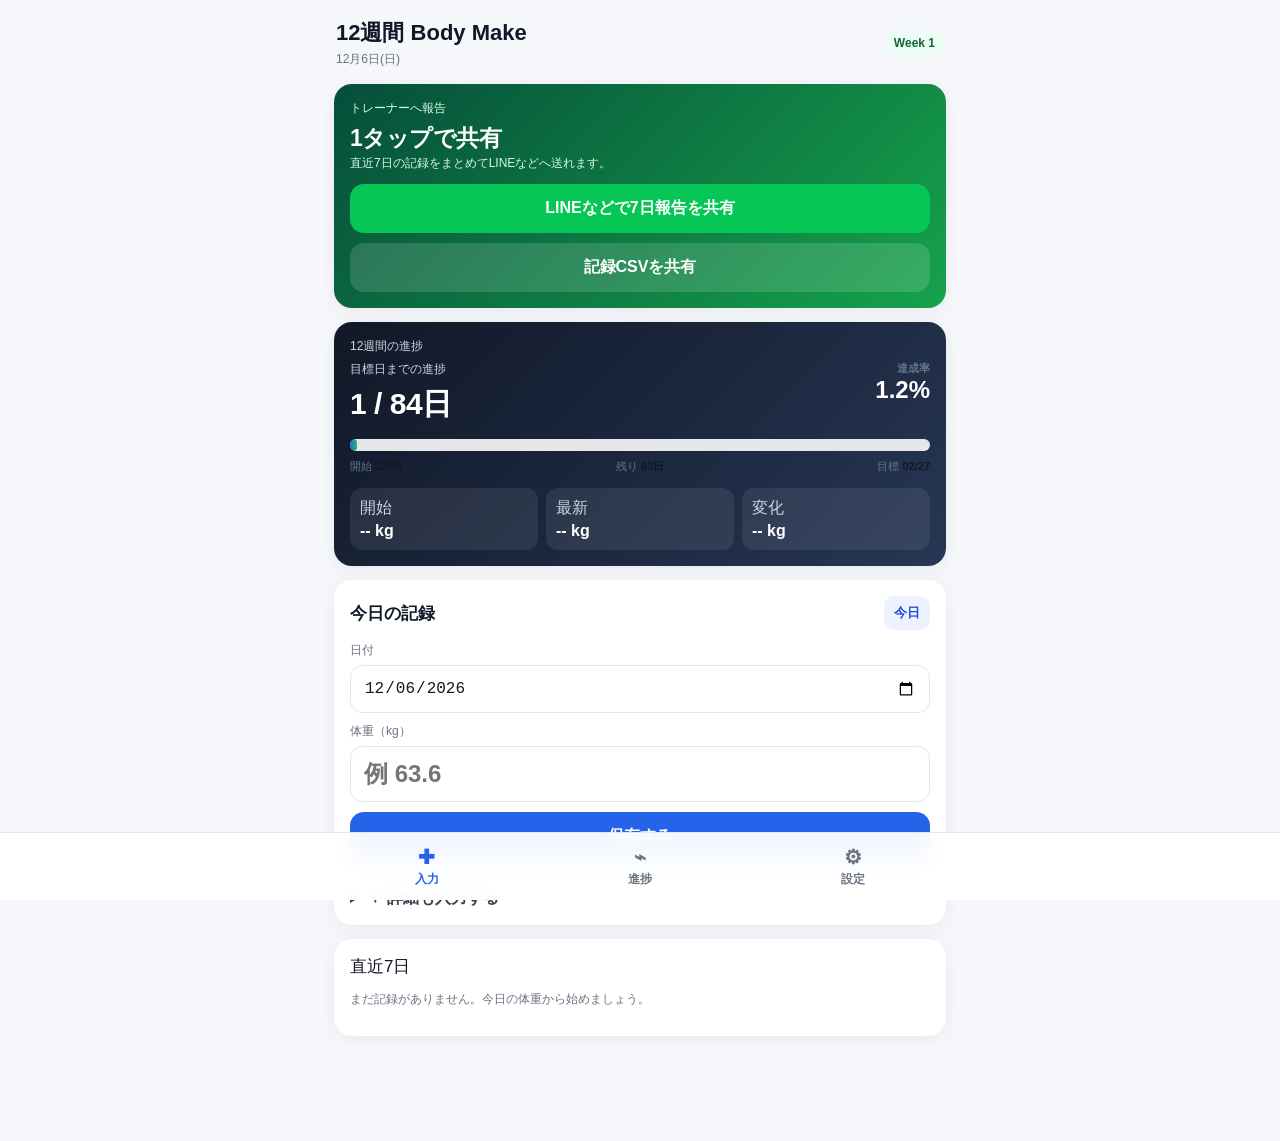
==== index.html @ 38184b2b "Import production and fix goal-date progress UI" ====
<!doctype html>
<html lang="ja">
<head>
<meta charset="utf-8">
<meta name="viewport" content="width=device-width,initial-scale=1,viewport-fit=cover">
<meta name="theme-color" content="#111827">
<meta name="description" content="12週間の体重・食事・活動・睡眠・トレーニングを簡単に記録し、トレーナーへ共有できるボディメイク管理アプリ。">
<meta name="apple-mobile-web-app-capable" content="yes">
<meta name="apple-mobile-web-app-status-bar-style" content="default">
<meta name="apple-mobile-web-app-title" content="BodyMake 12">
<meta name="format-detection" content="telephone=no">
<link rel="manifest" href="manifest.webmanifest">
<link rel="apple-touch-icon" href="icon-192.png">
<title>BodyMake 12｜12週間ボディメイク管理</title>
<link rel="stylesheet" href="app.css">
</head>
<body>
<div class="app">
  <div class="top">
    <div><h1>12週間 Body Make</h1><div class="sub" id="todayText"></div></div>
    <span class="pill" id="weekPill">Week 1</span>
  </div>
  <div id="storageWarning" class="warningBanner" role="alert">このブラウザでは端末内保存が利用できません。入力内容は画面を閉じると失われる可能性があります。</div>

  <section id="pageInput">
    <div class="card shareHero">
      <div class="label">トレーナーへ報告</div>
      <div class="big" style="font-size:23px">1タップで共有</div>
      <div class="notice">直近7日の記録をまとめてLINEなどへ送れます。</div>
      <div class="shareActions">
        <button type="button" class="btn lineBtn" onclick="shareWeeklySummary()">LINEなどで7日報告を共有</button>
        <button type="button" class="btn" style="background:rgba(255,255,255,.14);color:white" onclick="shareCSVFile()">記録CSVを共有</button>
      </div>
    </div>

    <div class="card hero">
      <div class="label">12週間の進捗</div>
      <div class="progressTopRow"><div><div class="label">目標日までの進捗</div><div class="big"><span id="daysDone">0</span> / <span id="totalDays">84</span>日</div></div><div class="progressPercentBox"><span>達成率</span><b id="progressPercent">0%</b></div></div><div class="progressTrack" aria-label="目標日までの進捗"><div id="progressBar" class="progressFill" style="width:0%"></div></div><div class="progressMeta"><span>開始 <b id="progressStartDate">--/--</b></span><span>残り <b id="remainingDays">--日</b></span><span>目標 <b id="progressGoalDate">--/--</b></span></div>
      <div class="kpis">
        <div class="kpi"><span class="muted">開始</span><b id="startW">-- kg</b></div>
        <div class="kpi"><span class="muted">最新</span><b id="latestW">-- kg</b></div>
        <div class="kpi"><span class="muted">変化</span><b id="changeW">-- kg</b></div>
      </div>
    </div>

    <div class="card">
      <div class="quickTitle"><h2>今日の記録</h2><button type="button" class="smallBtn" onclick="setToday()">今日</button></div>
      <div class="label">日付</div><input type="date" id="date"><div class="space"></div>
      <div class="label">体重（kg）</div><input type="number" id="weight" inputmode="decimal" step="0.1" min="20" max="300" placeholder="例 63.6"><div class="space"></div>
      <button type="button" class="btn primary" onclick="saveRecord()">保存する</button>
      <details>
        <summary>＋ 詳細も入力する</summary><div class="space"></div>
        <div class="grid2"><div><div class="label">体脂肪率 %</div><input type="number" id="bodyfat" step="0.1" min="1" max="70" inputmode="decimal"></div><div><div class="label">摂取 kcal</div><input type="number" id="kcal" min="0" max="10000" inputmode="numeric"></div></div>
        <div class="space"></div>
        <div class="grid3"><div><div class="label">P g</div><input type="number" id="protein" min="0" max="500" inputmode="numeric"></div><div><div class="label">F g</div><input type="number" id="fat" min="0" max="300" inputmode="numeric"></div><div><div class="label">C g</div><input type="number" id="carbs" min="0" max="1000" inputmode="numeric"></div></div>
        <div class="space"></div>
        <div class="grid2"><div><div class="label">歩数</div><input type="number" id="steps" min="0" max="100000" inputmode="numeric"></div><div><div class="label">有酸素 分</div><input type="number" id="cardio" min="0" max="1440" inputmode="numeric"></div></div>
        <div class="space"></div>
        <div class="grid2"><div><div class="label">睡眠 h</div><input type="number" id="sleep" step="0.1" min="0" max="24" inputmode="decimal"></div><div><div class="label">水分 L</div><input type="number" id="water" step="0.1" min="0" max="20" inputmode="decimal"></div></div>
        <div class="space"></div>
        <div class="grid2">
          <div><div class="label">筋トレ（複数選択可）</div><div class="trainingGrid" id="trainingGroup"><label class="trainingChip"><input type="checkbox" value="胸"><span>胸</span></label><label class="trainingChip"><input type="checkbox" value="背中"><span>背中</span></label><label class="trainingChip"><input type="checkbox" value="肩"><span>肩</span></label><label class="trainingChip"><input type="checkbox" value="脚"><span>脚</span></label><label class="trainingChip"><input type="checkbox" value="腕"><span>腕</span></label><label class="trainingChip"><input type="checkbox" value="腹"><span>腹</span></label><label class="trainingChip"><input type="checkbox" value="休み"><span>休み</span></label><label class="trainingChip"><input type="checkbox" value="その他"><span>その他</span></label></div></div>
          <div><div class="label">調子</div><select id="condition"><option value="">未選択</option><option value="5">5 とても良い</option><option value="4">4 良い</option><option value="3">3 普通</option><option value="2">2 悪い</option><option value="1">1 とても悪い</option></select></div>
        </div>
        <div class="space"></div><div class="label">メモ</div><textarea id="memo" placeholder="トレーニング、食事、疲労など"></textarea>
      </details>
    </div>
    <div class="card"><div class="sectionTitle">直近7日</div><div id="recent"></div></div>
  </section>

  <section id="pageProgress" class="hidden">
    <div class="card"><div class="sectionTitle">目標ペース</div><div class="targetBox"><div class="targetGrid"><div class="targetMetric"><div class="label">残り</div><b id="targetDays">--日</b></div><div class="targetMetric"><div class="label">必要ペース</div><b id="targetWeekly">-- kg/週</b></div><div class="targetMetric"><div class="label">必要変化率</div><b id="targetRate">-- %/週</b></div></div><div class="notice" id="targetMessage" style="margin-top:10px">目標日と目標体重から自動計算します。</div></div></div>
    <div class="card"><div class="sectionTitle">体重推移</div><div class="space"></div><canvas id="chart" class="chart"></canvas><div class="notice">日々の水分変動よりも、7日平均の流れを重視してください。</div></div>
    <div class="card"><div class="sectionTitle">共有される7日レポート</div><div id="sharePreview" class="sharePreview"></div><div class="shareActions"><button type="button" class="btn lineBtn" onclick="shareWeeklySummary()">LINEなどで共有</button><button type="button" class="btn ghost" onclick="copyWeeklySummary()">文章をコピー</button></div><div class="mini">スマホの共有画面が開きます。LINEを選べば、そのまま送信できます。</div></div>
    <div class="card"><div class="sectionTitle">週平均</div><div id="weekly"></div></div>
  </section>

  <section id="pageSettings" class="hidden">
    <div class="card"><div class="sectionTitle">設定</div><div class="space"></div><div class="setup">
      <div class="grid2"><div><div class="label">クライアント名</div><input type="text" id="clientName" placeholder="例 山田太郎"></div><div><div class="label">担当トレーナー</div><input type="text" id="trainerName" placeholder="例 森下"></div></div>
      <div><div class="label">開始日</div><input type="date" id="startDate"></div>
      <div class="grid2"><div><div class="label">開始体重 kg</div><input type="number" id="startWeight" step="0.1" min="20" max="300"></div><div><div class="label">目標体重 kg</div><input type="number" id="goalWeight" step="0.1" min="20" max="300"></div></div>
      <div><div class="label">目標日</div><input type="date" id="goalDate"></div><div><div class="label">目標摂取 kcal</div><input type="number" id="goalKcal" min="0" max="10000"></div>
      <div class="grid3"><div><div class="label">目標P g</div><input type="number" id="goalP" min="0" max="500"></div><div><div class="label">目標F g</div><input type="number" id="goalF" min="0" max="300"></div><div><div class="label">目標C g</div><input type="number" id="goalC" min="0" max="1000"></div></div>
      <button type="button" class="btn primary" onclick="saveSettings()">設定を保存</button>
    </div></div>
    <div class="card"><div class="sectionTitle">データ・バックアップ</div><div class="space"></div><button class="btn secondary" type="button" onclick="exportCSV()">CSVを書き出す</button><div class="space"></div><button class="btn ghost" type="button" onclick="exportBackup()">完全バックアップ（JSON）</button><div class="space"></div><label class="btn ghost" style="display:block;text-align:center">完全バックアップを復元<input id="backupFile" type="file" accept=".json,application/json" onchange="importBackup(event)" style="display:none"></label><div class="space"></div><label class="btn ghost" style="display:block;text-align:center">CSVを読み込む<input id="csvFile" type="file" accept=".csv,text/csv" onchange="importCSV(event)" style="display:none"></label><div class="space"></div><button class="btn ghost" type="button" onclick="restoreLocalBackup()">直前の端末バックアップから復元</button><div class="space"></div><button class="btn danger" type="button" onclick="clearAll()">全データを削除</button><p class="notice">データは原則この端末内に保存されます。端末交換・ブラウザデータ削除に備え、週1回の完全バックアップを推奨します。</p></div>
    <div class="card"><div class="sectionTitle">ホーム画面に追加</div><p class="notice">iPhone: Safariの共有ボタン →「ホーム画面に追加」。Android: Chromeでは下のボタン、またはメニューからインストールできます。</p><button id="installBtn" class="btn secondary installBtn" type="button" onclick="installApp()">アプリをインストール</button></div>
    <div class="card"><div class="sectionTitle">プライバシー・安全</div><div class="space"></div><div class="safeNote">本アプリは記録・共有を目的としたツールです。医療上の診断・治療を行うものではありません。体調不良、痛み、強い疲労がある場合は運動を中止し、必要に応じて医療専門職へ相談してください。</div><div class="linkRow"><a class="textLink" href="privacy.html">プライバシーポリシー</a><a class="textLink" href="terms.html">利用規約</a></div></div>
    <div class="version">BodyMake 12 v1.0.0</div>
  </section>
</div>
<div class="tabs"><div class="tabsInner"><button type="button" class="tab active" data-page="Input" onclick="showPage('Input',this)"><span>✚</span>入力</button><button type="button" class="tab" data-page="Progress" onclick="showPage('Progress',this)"><span>⌁</span>進捗</button><button type="button" class="tab" data-page="Settings" onclick="showPage('Settings',this)"><span>⚙</span>設定</button></div></div>
<div class="toast" id="toast" role="status" aria-live="polite">保存しました</div>
<script src="app1.js" defer></script>
<script src="app2.js" defer></script>
<script src="app3.js" defer></script>
</body>
</html>
---- app.css ----
:root{--bg:#f6f7fb;--card:#fff;--text:#111827;--muted:#6b7280;--line:#e5e7eb;--main:#2563eb;--good:#16a34a;--warn:#f59e0b;--bad:#dc2626;--dark:#111827}*{box-sizing:border-box}body{margin:0;font-family:-apple-system,BlinkMacSystemFont,"Segoe UI",sans-serif;background:var(--bg);color:var(--text)}.app{max-width:640px;margin:auto;padding:calc(14px + env(safe-area-inset-top)) 14px calc(90px + env(safe-area-inset-bottom))}.top{display:flex;justify-content:space-between;align-items:center;margin:4px 2px 16px}h1{font-size:22px;margin:0}.sub{font-size:12px;color:var(--muted);margin-top:3px}.card{background:var(--card);border-radius:18px;padding:16px;margin-bottom:14px;box-shadow:0 3px 18px rgba(17,24,39,.06)}.hero{background:linear-gradient(135deg,#111827,#263654);color:white}.hero .muted{color:#cbd5e1}.label{font-size:12px;color:var(--muted);margin-bottom:6px}.hero .label{color:#cbd5e1}.big{font-size:30px;font-weight:800;letter-spacing:-.5px}.kpis{display:grid;grid-template-columns:repeat(3,1fr);gap:8px;margin-top:14px}.kpi{background:rgba(255,255,255,.08);padding:10px;border-radius:12px}.kpi b{font-size:16px;display:block;margin-top:3px}input,select,textarea{width:100%;font-size:16px;border:1px solid var(--line);border-radius:12px;padding:13px;background:white;color:var(--text)}input[type=number]{font-size:24px;font-weight:700}textarea{min-height:82px;resize:vertical}.btn{border:0;border-radius:14px;padding:14px 16px;font-weight:700;font-size:16px;width:100%;cursor:pointer}.primary{background:var(--main);color:#fff}.secondary{background:#eef2ff;color:#1e40af}.ghost{background:#f3f4f6;color:#374151}.danger{background:#fee2e2;color:#991b1b}.quickTitle{display:flex;justify-content:space-between;align-items:center;margin-bottom:12px}.quickTitle h2,.sectionTitle{font-size:17px;margin:0}.smallBtn{border:0;background:#eef2ff;color:#1d4ed8;padding:8px 10px;border-radius:10px;font-weight:700}.grid2{display:grid;grid-template-columns:1fr 1fr;gap:10px}.grid3{display:grid;grid-template-columns:repeat(3,1fr);gap:8px}.trainingGrid{display:flex;flex-wrap:wrap;gap:8px}.trainingChip{position:relative}.trainingChip input{position:absolute;opacity:0;pointer-events:none}.trainingChip span{display:block;padding:10px 13px;border:1px solid var(--line);border-radius:999px;background:#fff;font-size:14px;font-weight:700;color:#4b5563}.trainingChip input:checked+span{background:#dbeafe;border-color:#2563eb;color:#1d4ed8}.trainingChip input:focus-visible+span{outline:3px solid rgba(37,99,235,.28);outline-offset:2px}.targetBox{background:#eff6ff;border:1px solid #bfdbfe;border-radius:14px;padding:13px;margin-top:12px}.targetGrid{display:grid;grid-template-columns:repeat(3,1fr);gap:8px}.targetMetric b{display:block;font-size:17px;margin-top:3px}.shareHero{background:linear-gradient(135deg,#064e3b,#16a34a);color:#fff}.shareHero .label,.shareHero .notice{color:#d1fae5}.sharePreview{white-space:pre-wrap;background:#f8fafc;border:1px solid #e2e8f0;border-radius:14px;padding:13px;font-size:13px;line-height:1.65;color:#334155;margin-top:10px}.shareActions{display:grid;gap:10px;margin-top:12px}.lineBtn{background:#06C755;color:#fff}.mini{font-size:11px;color:var(--muted);margin-top:6px;line-height:1.45}.warningBanner{display:none;background:#fff7ed;border:1px solid #fed7aa;color:#9a3412;border-radius:14px;padding:11px 13px;margin-bottom:12px;font-size:12px;line-height:1.55}.warningBanner.show{display:block}.version{font-size:11px;color:#94a3b8;text-align:center;margin:14px 0 4px}.linkRow{display:flex;gap:10px;flex-wrap:wrap;margin-top:10px}.textLink{font-size:12px;color:#1d4ed8;text-decoration:none;font-weight:700}.safeNote{background:#f8fafc;border:1px solid #e2e8f0;border-radius:12px;padding:11px;font-size:12px;color:#475569;line-height:1.6}.installBtn{display:none}.installBtn.show{display:block}.hidden{display:none!important}details{border-top:1px solid var(--line);margin-top:14px;padding-top:12px}summary{font-weight:700;cursor:pointer;color:#374151}.space{height:10px}.historyItem{display:grid;grid-template-columns:72px 1fr auto;gap:10px;align-items:center;padding:11px 0;border-bottom:1px solid var(--line)}.historyItem:last-child{border-bottom:0}.date{font-size:13px;color:var(--muted)}.weight{font-size:18px;font-weight:800}.delta{font-size:12px}.down{color:var(--good)}.up{color:var(--bad)}.tabs{position:fixed;bottom:0;left:0;right:0;background:rgba(255,255,255,.94);backdrop-filter:blur(12px);border-top:1px solid var(--line);display:flex;justify-content:center;padding-bottom:env(safe-area-inset-bottom)}.tabsInner{max-width:640px;width:100%;display:grid;grid-template-columns:repeat(3,1fr)}.tab{padding:12px 6px;text-align:center;font-size:12px;font-weight:700;color:var(--muted);cursor:pointer;border:0;background:transparent;font-family:inherit}.tab.active{color:var(--main)}.tab span{display:block;font-size:20px;margin-bottom:2px}.chart{width:100%;height:190px;border-radius:12px;background:#fafafa}.pill{display:inline-block;background:#ecfdf5;color:#166534;padding:5px 9px;border-radius:999px;font-size:12px;font-weight:700}.notice{font-size:12px;color:var(--muted);line-height:1.5}.toast{position:fixed;left:50%;bottom:90px;transform:translateX(-50%);background:#111827;color:white;padding:10px 16px;border-radius:999px;font-size:13px;opacity:0;pointer-events:none;transition:.25s}.toast.show{opacity:1}.setup{display:grid;gap:10px}@media(max-width:380px){.grid3{grid-template-columns:1fr}.kpis{grid-template-columns:1fr 1fr}.kpis .kpi:last-child{grid-column:span 2}}
.progressTopRow{display:flex;justify-content:space-between;align-items:flex-start;gap:12px}.progressPercentBox{text-align:right}.progressPercentBox span{display:block;font-size:11px;color:#64748b;font-weight:700}.progressPercentBox b{font-size:24px}.progressTrack{height:12px;background:#e5e7eb;border-radius:999px;overflow:hidden;margin:14px 0 8px}.progressFill{height:100%;background:linear-gradient(90deg,#2563eb,#22c55e);border-radius:999px;transition:width .35s ease}.progressMeta{display:flex;justify-content:space-between;gap:8px;font-size:11px;color:#64748b;margin-bottom:14px}.progressMeta b{color:#111827}
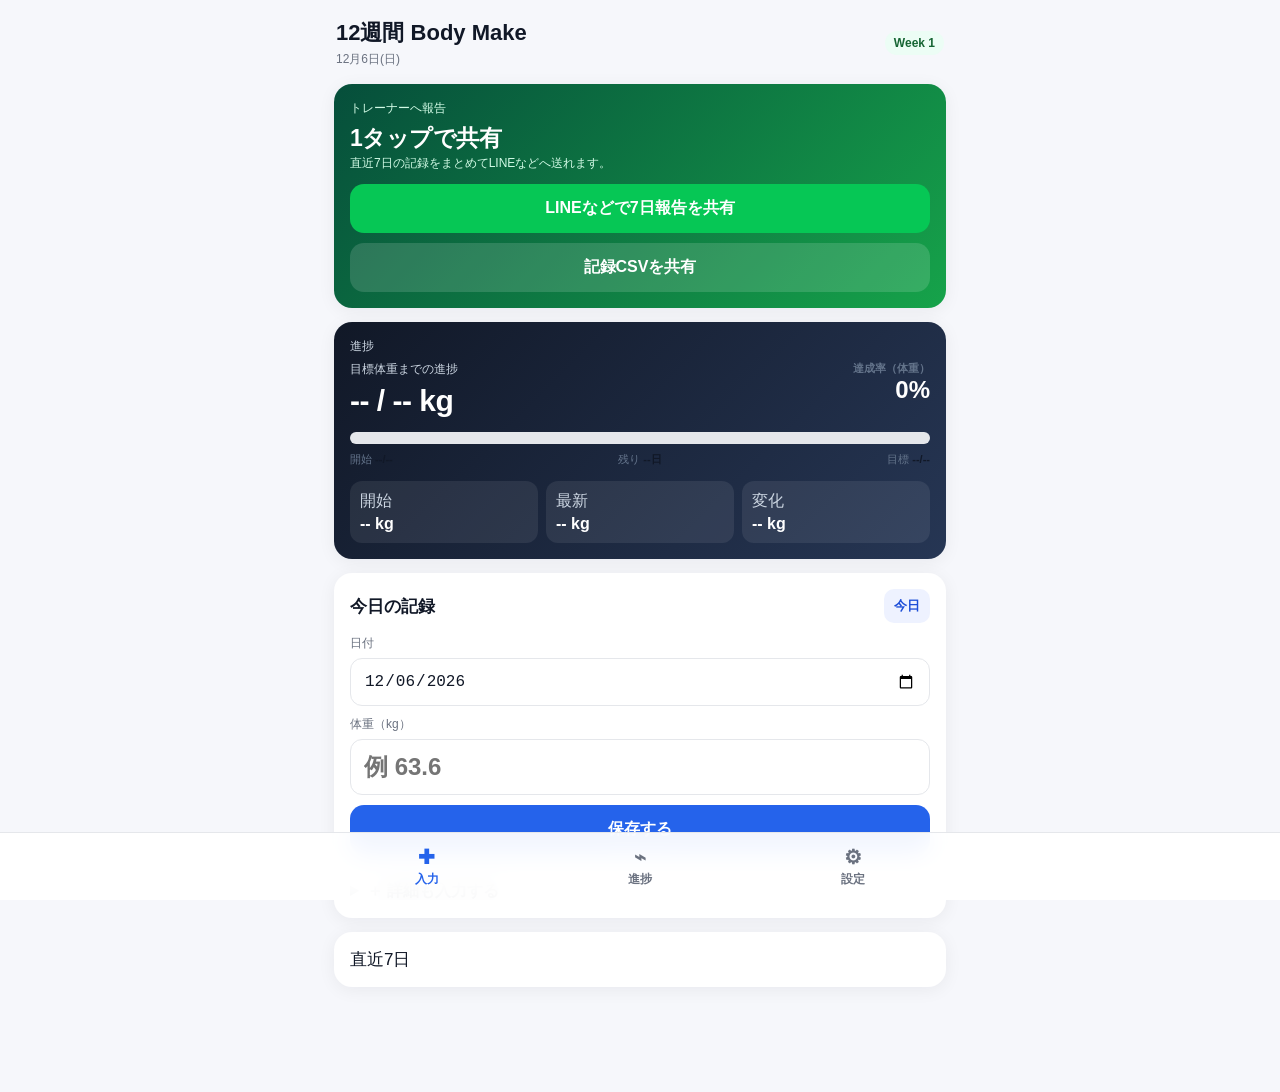
==== commit e53423bf: "Change progress card to weight-loss goal progress" ====
--- a/index.html
+++ b/index.html
@@ -5,95 +5,12 @@
 <meta name="viewport" content="width=device-width,initial-scale=1,viewport-fit=cover">
 <meta name="theme-color" content="#111827">
 <meta name="description" content="12週間の体重・食事・活動・睡眠・トレーニングを簡単に記録し、トレーナーへ共有できるボディメイク管理アプリ。">
-<meta name="apple-mobile-web-app-capable" content="yes">
-<meta name="apple-mobile-web-app-status-bar-style" content="default">
-<meta name="apple-mobile-web-app-title" content="BodyMake 12">
-<meta name="format-detection" content="telephone=no">
-<link rel="manifest" href="manifest.webmanifest">
-<link rel="apple-touch-icon" href="icon-192.png">
-<title>BodyMake 12｜12週間ボディメイク管理</title>
-<link rel="stylesheet" href="app.css">
-</head>
-<body>
-<div class="app">
-  <div class="top">
-    <div><h1>12週間 Body Make</h1><div class="sub" id="todayText"></div></div>
-    <span class="pill" id="weekPill">Week 1</span>
-  </div>
-  <div id="storageWarning" class="warningBanner" role="alert">このブラウザでは端末内保存が利用できません。入力内容は画面を閉じると失われる可能性があります。</div>
-
-  <section id="pageInput">
-    <div class="card shareHero">
-      <div class="label">トレーナーへ報告</div>
-      <div class="big" style="font-size:23px">1タップで共有</div>
-      <div class="notice">直近7日の記録をまとめてLINEなどへ送れます。</div>
-      <div class="shareActions">
-        <button type="button" class="btn lineBtn" onclick="shareWeeklySummary()">LINEなどで7日報告を共有</button>
-        <button type="button" class="btn" style="background:rgba(255,255,255,.14);color:white" onclick="shareCSVFile()">記録CSVを共有</button>
-      </div>
-    </div>
-
-    <div class="card hero">
-      <div class="label">12週間の進捗</div>
-      <div class="progressTopRow"><div><div class="label">目標日までの進捗</div><div class="big"><span id="daysDone">0</span> / <span id="totalDays">84</span>日</div></div><div class="progressPercentBox"><span>達成率</span><b id="progressPercent">0%</b></div></div><div class="progressTrack" aria-label="目標日までの進捗"><div id="progressBar" class="progressFill" style="width:0%"></div></div><div class="progressMeta"><span>開始 <b id="progressStartDate">--/--</b></span><span>残り <b id="remainingDays">--日</b></span><span>目標 <b id="progressGoalDate">--/--</b></span></div>
-      <div class="kpis">
-        <div class="kpi"><span class="muted">開始</span><b id="startW">-- kg</b></div>
-        <div class="kpi"><span class="muted">最新</span><b id="latestW">-- kg</b></div>
-        <div class="kpi"><span class="muted">変化</span><b id="changeW">-- kg</b></div>
-      </div>
-    </div>
-
-    <div class="card">
-      <div class="quickTitle"><h2>今日の記録</h2><button type="button" class="smallBtn" onclick="setToday()">今日</button></div>
-      <div class="label">日付</div><input type="date" id="date"><div class="space"></div>
-      <div class="label">体重（kg）</div><input type="number" id="weight" inputmode="decimal" step="0.1" min="20" max="300" placeholder="例 63.6"><div class="space"></div>
-      <button type="button" class="btn primary" onclick="saveRecord()">保存する</button>
-      <details>
-        <summary>＋ 詳細も入力する</summary><div class="space"></div>
-        <div class="grid2"><div><div class="label">体脂肪率 %</div><input type="number" id="bodyfat" step="0.1" min="1" max="70" inputmode="decimal"></div><div><div class="label">摂取 kcal</div><input type="number" id="kcal" min="0" max="10000" inputmode="numeric"></div></div>
-        <div class="space"></div>
-        <div class="grid3"><div><div class="label">P g</div><input type="number" id="protein" min="0" max="500" inputmode="numeric"></div><div><div class="label">F g</div><input type="number" id="fat" min="0" max="300" inputmode="numeric"></div><div><div class="label">C g</div><input type="number" id="carbs" min="0" max="1000" inputmode="numeric"></div></div>
-        <div class="space"></div>
-        <div class="grid2"><div><div class="label">歩数</div><input type="number" id="steps" min="0" max="100000" inputmode="numeric"></div><div><div class="label">有酸素 分</div><input type="number" id="cardio" min="0" max="1440" inputmode="numeric"></div></div>
-        <div class="space"></div>
-        <div class="grid2"><div><div class="label">睡眠 h</div><input type="number" id="sleep" step="0.1" min="0" max="24" inputmode="decimal"></div><div><div class="label">水分 L</div><input type="number" id="water" step="0.1" min="0" max="20" inputmode="decimal"></div></div>
-        <div class="space"></div>
-        <div class="grid2">
-          <div><div class="label">筋トレ（複数選択可）</div><div class="trainingGrid" id="trainingGroup"><label class="trainingChip"><input type="checkbox" value="胸"><span>胸</span></label><label class="trainingChip"><input type="checkbox" value="背中"><span>背中</span></label><label class="trainingChip"><input type="checkbox" value="肩"><span>肩</span></label><label class="trainingChip"><input type="checkbox" value="脚"><span>脚</span></label><label class="trainingChip"><input type="checkbox" value="腕"><span>腕</span></label><label class="trainingChip"><input type="checkbox" value="腹"><span>腹</span></label><label class="trainingChip"><input type="checkbox" value="休み"><span>休み</span></label><label class="trainingChip"><input type="checkbox" value="その他"><span>その他</span></label></div></div>
-          <div><div class="label">調子</div><select id="condition"><option value="">未選択</option><option value="5">5 とても良い</option><option value="4">4 良い</option><option value="3">3 普通</option><option value="2">2 悪い</option><option value="1">1 とても悪い</option></select></div>
-        </div>
-        <div class="space"></div><div class="label">メモ</div><textarea id="memo" placeholder="トレーニング、食事、疲労など"></textarea>
-      </details>
-    </div>
-    <div class="card"><div class="sectionTitle">直近7日</div><div id="recent"></div></div>
-  </section>
-
-  <section id="pageProgress" class="hidden">
-    <div class="card"><div class="sectionTitle">目標ペース</div><div class="targetBox"><div class="targetGrid"><div class="targetMetric"><div class="label">残り</div><b id="targetDays">--日</b></div><div class="targetMetric"><div class="label">必要ペース</div><b id="targetWeekly">-- kg/週</b></div><div class="targetMetric"><div class="label">必要変化率</div><b id="targetRate">-- %/週</b></div></div><div class="notice" id="targetMessage" style="margin-top:10px">目標日と目標体重から自動計算します。</div></div></div>
-    <div class="card"><div class="sectionTitle">体重推移</div><div class="space"></div><canvas id="chart" class="chart"></canvas><div class="notice">日々の水分変動よりも、7日平均の流れを重視してください。</div></div>
-    <div class="card"><div class="sectionTitle">共有される7日レポート</div><div id="sharePreview" class="sharePreview"></div><div class="shareActions"><button type="button" class="btn lineBtn" onclick="shareWeeklySummary()">LINEなどで共有</button><button type="button" class="btn ghost" onclick="copyWeeklySummary()">文章をコピー</button></div><div class="mini">スマホの共有画面が開きます。LINEを選べば、そのまま送信できます。</div></div>
-    <div class="card"><div class="sectionTitle">週平均</div><div id="weekly"></div></div>
-  </section>
-
-  <section id="pageSettings" class="hidden">
-    <div class="card"><div class="sectionTitle">設定</div><div class="space"></div><div class="setup">
-      <div class="grid2"><div><div class="label">クライアント名</div><input type="text" id="clientName" placeholder="例 山田太郎"></div><div><div class="label">担当トレーナー</div><input type="text" id="trainerName" placeholder="例 森下"></div></div>
-      <div><div class="label">開始日</div><input type="date" id="startDate"></div>
-      <div class="grid2"><div><div class="label">開始体重 kg</div><input type="number" id="startWeight" step="0.1" min="20" max="300"></div><div><div class="label">目標体重 kg</div><input type="number" id="goalWeight" step="0.1" min="20" max="300"></div></div>
-      <div><div class="label">目標日</div><input type="date" id="goalDate"></div><div><div class="label">目標摂取 kcal</div><input type="number" id="goalKcal" min="0" max="10000"></div>
-      <div class="grid3"><div><div class="label">目標P g</div><input type="number" id="goalP" min="0" max="500"></div><div><div class="label">目標F g</div><input type="number" id="goalF" min="0" max="300"></div><div><div class="label">目標C g</div><input type="number" id="goalC" min="0" max="1000"></div></div>
-      <button type="button" class="btn primary" onclick="saveSettings()">設定を保存</button>
-    </div></div>
-    <div class="card"><div class="sectionTitle">データ・バックアップ</div><div class="space"></div><button class="btn secondary" type="button" onclick="exportCSV()">CSVを書き出す</button><div class="space"></div><button class="btn ghost" type="button" onclick="exportBackup()">完全バックアップ（JSON）</button><div class="space"></div><label class="btn ghost" style="display:block;text-align:center">完全バックアップを復元<input id="backupFile" type="file" accept=".json,application/json" onchange="importBackup(event)" style="display:none"></label><div class="space"></div><label class="btn ghost" style="display:block;text-align:center">CSVを読み込む<input id="csvFile" type="file" accept=".csv,text/csv" onchange="importCSV(event)" style="display:none"></label><div class="space"></div><button class="btn ghost" type="button" onclick="restoreLocalBackup()">直前の端末バックアップから復元</button><div class="space"></div><button class="btn danger" type="button" onclick="clearAll()">全データを削除</button><p class="notice">データは原則この端末内に保存されます。端末交換・ブラウザデータ削除に備え、週1回の完全バックアップを推奨します。</p></div>
-    <div class="card"><div class="sectionTitle">ホーム画面に追加</div><p class="notice">iPhone: Safariの共有ボタン →「ホーム画面に追加」。Android: Chromeでは下のボタン、またはメニューからインストールできます。</p><button id="installBtn" class="btn secondary installBtn" type="button" onclick="installApp()">アプリをインストール</button></div>
-    <div class="card"><div class="sectionTitle">プライバシー・安全</div><div class="space"></div><div class="safeNote">本アプリは記録・共有を目的としたツールです。医療上の診断・治療を行うものではありません。体調不良、痛み、強い疲労がある場合は運動を中止し、必要に応じて医療専門職へ相談してください。</div><div class="linkRow"><a class="textLink" href="privacy.html">プライバシーポリシー</a><a class="textLink" href="terms.html">利用規約</a></div></div>
-    <div class="version">BodyMake 12 v1.0.0</div>
-  </section>
-</div>
-<div class="tabs"><div class="tabsInner"><button type="button" class="tab active" data-page="Input" onclick="showPage('Input',this)"><span>✚</span>入力</button><button type="button" class="tab" data-page="Progress" onclick="showPage('Progress',this)"><span>⌁</span>進捗</button><button type="button" class="tab" data-page="Settings" onclick="showPage('Settings',this)"><span>⚙</span>設定</button></div></div>
-<div class="toast" id="toast" role="status" aria-live="polite">保存しました</div>
-<script src="app1.js" defer></script>
-<script src="app2.js" defer></script>
-<script src="app3.js" defer></script>
-</body>
-</html>+<meta name="apple-mobile-web-app-capable" content="yes"><meta name="apple-mobile-web-app-status-bar-style" content="default"><meta name="apple-mobile-web-app-title" content="BodyMake 12"><meta name="format-detection" content="telephone=no">
+<link rel="manifest" href="manifest.webmanifest"><link rel="apple-touch-icon" href="icon-192.png"><title>BodyMake 12｜12週間ボディメイク管理</title><link rel="stylesheet" href="app.css"></head><body>
+<div class="app"><div class="top"><div><h1>12週間 Body Make</h1><div class="sub" id="todayText"></div></div><span class="pill" id="weekPill">Week 1</span></div><div id="storageWarning" class="warningBanner" role="alert">このブラウザでは端末内保存が利用できません。入力内容は画面を閉じると失われる可能性があります。</div>
+<section id="pageInput"><div class="card shareHero"><div class="label">トレーナーへ報告</div><div class="big" style="font-size:23px">1タップで共有</div><div class="notice">直近7日の記録をまとめてLINEなどへ送れます。</div><div class="shareActions"><button type="button" class="btn lineBtn" onclick="shareWeeklySummary()">LINEなどで7日報告を共有</button><button type="button" class="btn" style="background:rgba(255,255,255,.14);color:white" onclick="shareCSVFile()">記録CSVを共有</button></div></div>
+<div class="card hero"><div class="label">進捗</div><div class="progressTopRow"><div><div class="label">目標体重までの進捗</div><div class="big"><span id="lostWeight">--</span> / <span id="goalLossWeight">--</span> kg</div></div><div class="progressPercentBox"><span>達成率（体重）</span><b id="progressPercent">0%</b></div></div><div class="progressTrack" aria-label="目標体重までの進捗"><div id="progressBar" class="progressFill" style="width:0%"></div></div><div class="progressMeta"><span>開始 <b id="progressStartDate">--/--</b></span><span>残り <b id="remainingDays">--日</b></span><span>目標 <b id="progressGoalDate">--/--</b></span></div><div class="kpis"><div class="kpi"><span class="muted">開始</span><b id="startW">-- kg</b></div><div class="kpi"><span class="muted">最新</span><b id="latestW">-- kg</b></div><div class="kpi"><span class="muted">変化</span><b id="changeW">-- kg</b></div></div></div>
+<div class="card"><div class="quickTitle"><h2>今日の記録</h2><button type="button" class="smallBtn" onclick="setToday()">今日</button></div><div class="label">日付</div><input type="date" id="date"><div class="space"></div><div class="label">体重（kg）</div><input type="number" id="weight" inputmode="decimal" step="0.1" min="20" max="300" placeholder="例 63.6"><div class="space"></div><button type="button" class="btn primary" onclick="saveRecord()">保存する</button><details><summary>＋ 詳細も入力する</summary><div class="space"></div><div class="grid2"><div><div class="label">体脂肪率 %</div><input type="number" id="bodyfat" step="0.1" min="1" max="70" inputmode="decimal"></div><div><div class="label">摂取 kcal</div><input type="number" id="kcal" min="0" max="10000" inputmode="numeric"></div></div><div class="space"></div><div class="grid3"><div><div class="label">P g</div><input type="number" id="protein" min="0" max="500" inputmode="numeric"></div><div><div class="label">F g</div><input type="number" id="fat" min="0" max="300" inputmode="numeric"></div><div><div class="label">C g</div><input type="number" id="carbs" min="0" max="1000" inputmode="numeric"></div></div><div class="space"></div><div class="grid2"><div><div class="label">歩数</div><input type="number" id="steps" min="0" max="100000" inputmode="numeric"></div><div><div class="label">有酸素 分</div><input type="number" id="cardio" min="0" max="1440" inputmode="numeric"></div></div><div class="space"></div><div class="grid2"><div><div class="label">睡眠 h</div><input type="number" id="sleep" step="0.1" min="0" max="24" inputmode="decimal"></div><div><div class="label">水分 L</div><input type="number" id="water" step="0.1" min="0" max="20" inputmode="decimal"></div></div><div class="space"></div><div class="grid2"><div><div class="label">筋トレ（複数選択可）</div><div class="trainingGrid" id="trainingGroup"><label class="trainingChip"><input type="checkbox" value="胸"><span>胸</span></label><label class="trainingChip"><input type="checkbox" value="背中"><span>背中</span></label><label class="trainingChip"><input type="checkbox" value="肩"><span>肩</span></label><label class="trainingChip"><input type="checkbox" value="脚"><span>脚</span></label><label class="trainingChip"><input type="checkbox" value="腕"><span>腕</span></label><label class="trainingChip"><input type="checkbox" value="腹"><span>腹</span></label><label class="trainingChip"><input type="checkbox" value="休み"><span>休み</span></label><label class="trainingChip"><input type="checkbox" value="その他"><span>その他</span></label></div></div><div><div class="label">調子</div><select id="condition"><option value="">未選択</option><option value="5">5 とても良い</option><option value="4">4 良い</option><option value="3">3 普通</option><option value="2">2 悪い</option><option value="1">1 とても悪い</option></select></div></div><div class="space"></div><div class="label">メモ</div><textarea id="memo" placeholder="トレーニング、食事、疲労など"></textarea></details></div><div class="card"><div class="sectionTitle">直近7日</div><div id="recent"></div></div></section>
+<section id="pageProgress" class="hidden"><div class="card"><div class="sectionTitle">目標ペース</div><div class="targetBox"><div class="targetGrid"><div class="targetMetric"><div class="label">残り</div><b id="targetDays">--日</b></div><div class="targetMetric"><div class="label">必要ペース</div><b id="targetWeekly">-- kg/週</b></div><div class="targetMetric"><div class="label">必要変化率</div><b id="targetRate">-- %/週</b></div></div><div class="notice" id="targetMessage" style="margin-top:10px">目標日と目標体重から自動計算します。</div></div></div><div class="card"><div class="sectionTitle">体重推移</div><div class="space"></div><canvas id="chart" class="chart"></canvas><div class="notice">日々の水分変動よりも、7日平均の流れを重視してください。</div></div><div class="card"><div class="sectionTitle">共有される7日レポート</div><div id="sharePreview" class="sharePreview"></div><div class="shareActions"><button type="button" class="btn lineBtn" onclick="shareWeeklySummary()">LINEなどで共有</button><button type="button" class="btn ghost" onclick="copyWeeklySummary()">文章をコピー</button></div><div class="mini">スマホの共有画面が開きます。LINEを選べば、そのまま送信できます。</div></div><div class="card"><div class="sectionTitle">週平均</div><div id="weekly"></div></div></section>
+<section id="pageSettings" class="hidden"><div class="card"><div class="sectionTitle">設定</div><div class="space"></div><div class="setup"><div class="grid2"><div><div class="label">クライアント名</div><input type="text" id="clientName" placeholder="例 山田太郎"></div><div><div class="label">担当トレーナー</div><input type="text" id="trainerName" placeholder="例 森下"></div></div><div><div class="label">開始日</div><input type="date" id="startDate"></div><div class="grid2"><div><div class="label">開始体重 kg</div><input type="number" id="startWeight" step="0.1" min="20" max="300"></div><div><div class="label">目標体重 kg</div><input type="number" id="goalWeight" step="0.1" min="20" max="300"></div></div><div><div class="label">目標日</div><input type="date" id="goalDate"></div><div><div class="label">目標摂取 kcal</div><input type="number" id="goalKcal" min="0" max="10000"></div><div class="grid3"><div><div class="label">目標P g</div><input type="number" id="goalP" min="0" max="500"></div><div><div class="label">目標F g</div><input type="number" id="goalF" min="0" max="300"></div><div><div class="label">目標C g</div><input type="number" id="goalC" min="0" max="1000"></div></div><button type="button" class="btn primary" onclick="saveSettings()">設定を保存</button></div></div><div class="card"><div class="sectionTitle">データ・バックアップ</div><div class="space"></div><button class="btn secondary" type="button" onclick="exportCSV()">CSVを書き出す</button><div class="space"></div><button class="btn ghost" type="button" onclick="exportBackup()">完全バックアップ（JSON）</button><div class="space"></div><label class="btn ghost" style="display:block;text-align:center">完全バックアップを復元<input id="backupFile" type="file" accept=".json,application/json" onchange="importBackup(event)" style="display:none"></label><div class="space"></div><label class="btn ghost" style="display:block;text-align:center">CSVを読み込む<input id="csvFile" type="file" accept=".csv,text/csv" onchange="importCSV(event)" style="display:none"></label><div class="space"></div><button class="btn ghost" type="button" onclick="restoreLocalBackup()">直前の端末バックアップから復元</button><div class="space"></div><button class="btn danger" type="button" onclick="clearAll()">全データを削除</button><p class="notice">データは原則この端末内に保存されます。端末交換・ブラウザデータ削除に備え、週1回の完全バックアップを推奨します。</p></div><div class="card"><div class="sectionTitle">ホーム画面に追加</div><p class="notice">iPhone: Safariの共有ボタン →「ホーム画面に追加」。Android: Chromeでは下のボタン、またはメニューからインストールできます。</p><button id="installBtn" class="btn secondary installBtn" type="button" onclick="installApp()">アプリをインストール</button></div><div class="card"><div class="sectionTitle">プライバシー・安全</div><div class="space"></div><div class="safeNote">本アプリは記録・共有を目的としたツールです。医療上の診断・治療を行うものではありません。体調不良、痛み、強い疲労がある場合は運動を中止し、必要に応じて医療専門職へ相談してください。</div><div class="linkRow"><a class="textLink" href="privacy.html">プライバシーポリシー</a><a class="textLink" href="terms.html">利用規約</a></div></div><div class="version">BodyMake 12 v1.0.2</div></section></div>
+<div class="tabs"><div class="tabsInner"><button type="button" class="tab active" data-page="Input" onclick="showPage('Input',this)"><span>✚</span>入力</button><button type="button" class="tab" data-page="Progress" onclick="showPage('Progress',this)"><span>⌁</span>進捗</button><button type="button" class="tab" data-page="Settings" onclick="showPage('Settings',this)"><span>⚙</span>設定</button></div></div><div class="toast" id="toast" role="status" aria-live="polite">保存しました</div><script src="app1.js" defer></script><script src="app2.js" defer></script><script src="app3.js" defer></script></body></html>
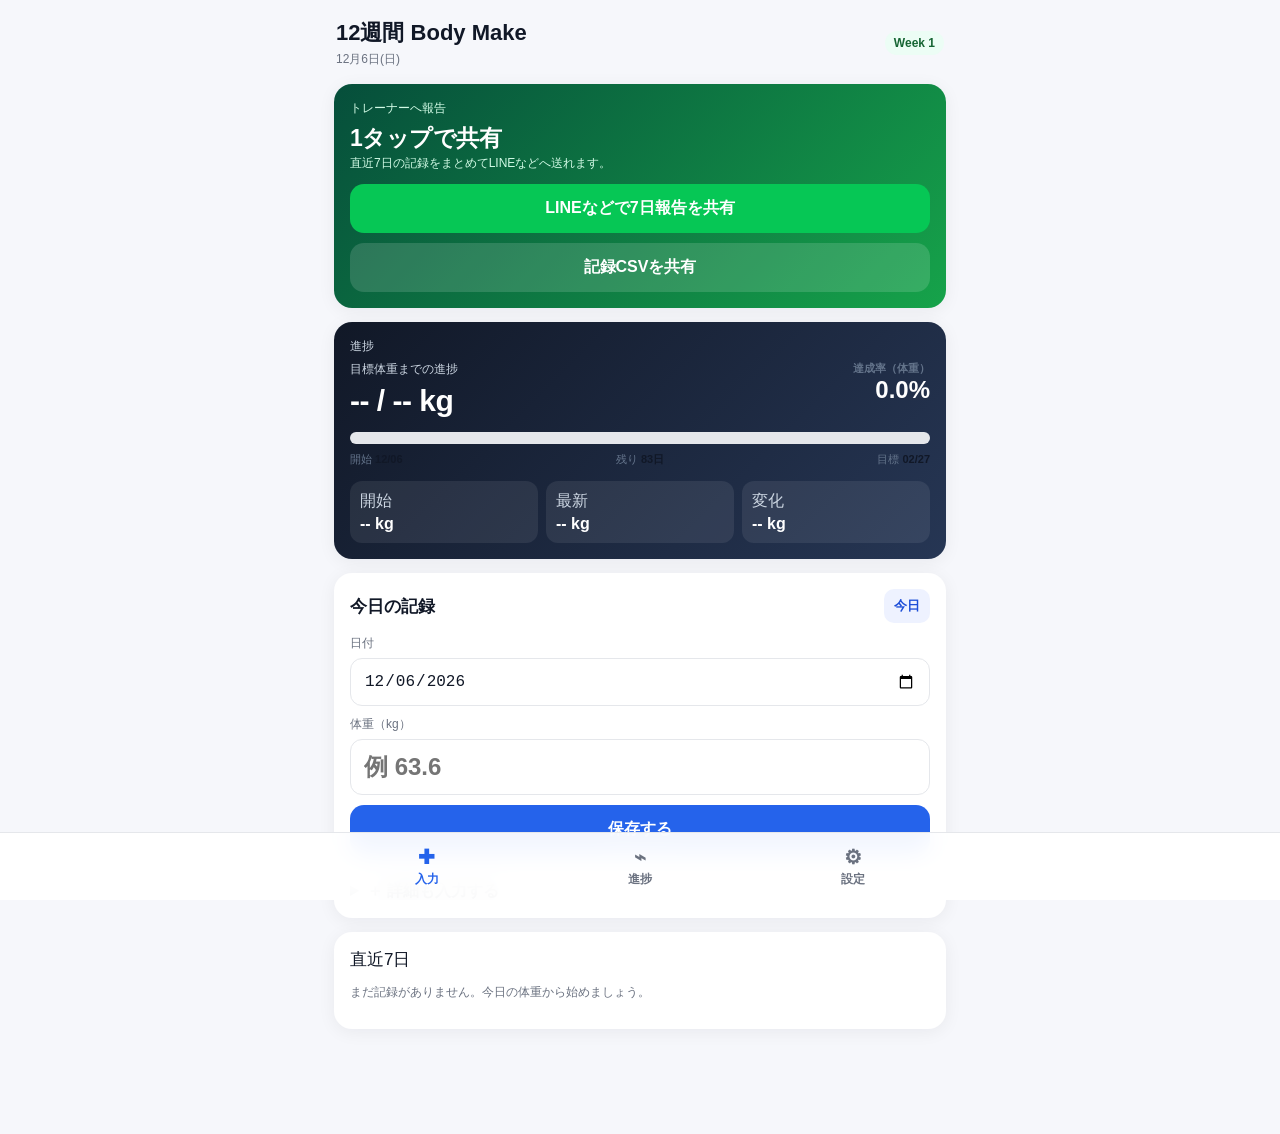
==== commit 31b39774: "Fix stale PWA cache and mixed-version startup crash" ====
--- a/index.html
+++ b/index.html
@@ -6,11 +6,11 @@
 <meta name="theme-color" content="#111827">
 <meta name="description" content="12週間の体重・食事・活動・睡眠・トレーニングを簡単に記録し、トレーナーへ共有できるボディメイク管理アプリ。">
 <meta name="apple-mobile-web-app-capable" content="yes"><meta name="apple-mobile-web-app-status-bar-style" content="default"><meta name="apple-mobile-web-app-title" content="BodyMake 12"><meta name="format-detection" content="telephone=no">
-<link rel="manifest" href="manifest.webmanifest"><link rel="apple-touch-icon" href="icon-192.png"><title>BodyMake 12｜12週間ボディメイク管理</title><link rel="stylesheet" href="app.css"></head><body>
+<link rel="manifest" href="manifest.webmanifest"><link rel="apple-touch-icon" href="icon-192.png"><title>BodyMake 12｜12週間ボディメイク管理</title><link rel="stylesheet" href="app.css?v=1.0.2"></head><body>
 <div class="app"><div class="top"><div><h1>12週間 Body Make</h1><div class="sub" id="todayText"></div></div><span class="pill" id="weekPill">Week 1</span></div><div id="storageWarning" class="warningBanner" role="alert">このブラウザでは端末内保存が利用できません。入力内容は画面を閉じると失われる可能性があります。</div>
 <section id="pageInput"><div class="card shareHero"><div class="label">トレーナーへ報告</div><div class="big" style="font-size:23px">1タップで共有</div><div class="notice">直近7日の記録をまとめてLINEなどへ送れます。</div><div class="shareActions"><button type="button" class="btn lineBtn" onclick="shareWeeklySummary()">LINEなどで7日報告を共有</button><button type="button" class="btn" style="background:rgba(255,255,255,.14);color:white" onclick="shareCSVFile()">記録CSVを共有</button></div></div>
 <div class="card hero"><div class="label">進捗</div><div class="progressTopRow"><div><div class="label">目標体重までの進捗</div><div class="big"><span id="lostWeight">--</span> / <span id="goalLossWeight">--</span> kg</div></div><div class="progressPercentBox"><span>達成率（体重）</span><b id="progressPercent">0%</b></div></div><div class="progressTrack" aria-label="目標体重までの進捗"><div id="progressBar" class="progressFill" style="width:0%"></div></div><div class="progressMeta"><span>開始 <b id="progressStartDate">--/--</b></span><span>残り <b id="remainingDays">--日</b></span><span>目標 <b id="progressGoalDate">--/--</b></span></div><div class="kpis"><div class="kpi"><span class="muted">開始</span><b id="startW">-- kg</b></div><div class="kpi"><span class="muted">最新</span><b id="latestW">-- kg</b></div><div class="kpi"><span class="muted">変化</span><b id="changeW">-- kg</b></div></div></div>
 <div class="card"><div class="quickTitle"><h2>今日の記録</h2><button type="button" class="smallBtn" onclick="setToday()">今日</button></div><div class="label">日付</div><input type="date" id="date"><div class="space"></div><div class="label">体重（kg）</div><input type="number" id="weight" inputmode="decimal" step="0.1" min="20" max="300" placeholder="例 63.6"><div class="space"></div><button type="button" class="btn primary" onclick="saveRecord()">保存する</button><details><summary>＋ 詳細も入力する</summary><div class="space"></div><div class="grid2"><div><div class="label">体脂肪率 %</div><input type="number" id="bodyfat" step="0.1" min="1" max="70" inputmode="decimal"></div><div><div class="label">摂取 kcal</div><input type="number" id="kcal" min="0" max="10000" inputmode="numeric"></div></div><div class="space"></div><div class="grid3"><div><div class="label">P g</div><input type="number" id="protein" min="0" max="500" inputmode="numeric"></div><div><div class="label">F g</div><input type="number" id="fat" min="0" max="300" inputmode="numeric"></div><div><div class="label">C g</div><input type="number" id="carbs" min="0" max="1000" inputmode="numeric"></div></div><div class="space"></div><div class="grid2"><div><div class="label">歩数</div><input type="number" id="steps" min="0" max="100000" inputmode="numeric"></div><div><div class="label">有酸素 分</div><input type="number" id="cardio" min="0" max="1440" inputmode="numeric"></div></div><div class="space"></div><div class="grid2"><div><div class="label">睡眠 h</div><input type="number" id="sleep" step="0.1" min="0" max="24" inputmode="decimal"></div><div><div class="label">水分 L</div><input type="number" id="water" step="0.1" min="0" max="20" inputmode="decimal"></div></div><div class="space"></div><div class="grid2"><div><div class="label">筋トレ（複数選択可）</div><div class="trainingGrid" id="trainingGroup"><label class="trainingChip"><input type="checkbox" value="胸"><span>胸</span></label><label class="trainingChip"><input type="checkbox" value="背中"><span>背中</span></label><label class="trainingChip"><input type="checkbox" value="肩"><span>肩</span></label><label class="trainingChip"><input type="checkbox" value="脚"><span>脚</span></label><label class="trainingChip"><input type="checkbox" value="腕"><span>腕</span></label><label class="trainingChip"><input type="checkbox" value="腹"><span>腹</span></label><label class="trainingChip"><input type="checkbox" value="休み"><span>休み</span></label><label class="trainingChip"><input type="checkbox" value="その他"><span>その他</span></label></div></div><div><div class="label">調子</div><select id="condition"><option value="">未選択</option><option value="5">5 とても良い</option><option value="4">4 良い</option><option value="3">3 普通</option><option value="2">2 悪い</option><option value="1">1 とても悪い</option></select></div></div><div class="space"></div><div class="label">メモ</div><textarea id="memo" placeholder="トレーニング、食事、疲労など"></textarea></details></div><div class="card"><div class="sectionTitle">直近7日</div><div id="recent"></div></div></section>
 <section id="pageProgress" class="hidden"><div class="card"><div class="sectionTitle">目標ペース</div><div class="targetBox"><div class="targetGrid"><div class="targetMetric"><div class="label">残り</div><b id="targetDays">--日</b></div><div class="targetMetric"><div class="label">必要ペース</div><b id="targetWeekly">-- kg/週</b></div><div class="targetMetric"><div class="label">必要変化率</div><b id="targetRate">-- %/週</b></div></div><div class="notice" id="targetMessage" style="margin-top:10px">目標日と目標体重から自動計算します。</div></div></div><div class="card"><div class="sectionTitle">体重推移</div><div class="space"></div><canvas id="chart" class="chart"></canvas><div class="notice">日々の水分変動よりも、7日平均の流れを重視してください。</div></div><div class="card"><div class="sectionTitle">共有される7日レポート</div><div id="sharePreview" class="sharePreview"></div><div class="shareActions"><button type="button" class="btn lineBtn" onclick="shareWeeklySummary()">LINEなどで共有</button><button type="button" class="btn ghost" onclick="copyWeeklySummary()">文章をコピー</button></div><div class="mini">スマホの共有画面が開きます。LINEを選べば、そのまま送信できます。</div></div><div class="card"><div class="sectionTitle">週平均</div><div id="weekly"></div></div></section>
 <section id="pageSettings" class="hidden"><div class="card"><div class="sectionTitle">設定</div><div class="space"></div><div class="setup"><div class="grid2"><div><div class="label">クライアント名</div><input type="text" id="clientName" placeholder="例 山田太郎"></div><div><div class="label">担当トレーナー</div><input type="text" id="trainerName" placeholder="例 森下"></div></div><div><div class="label">開始日</div><input type="date" id="startDate"></div><div class="grid2"><div><div class="label">開始体重 kg</div><input type="number" id="startWeight" step="0.1" min="20" max="300"></div><div><div class="label">目標体重 kg</div><input type="number" id="goalWeight" step="0.1" min="20" max="300"></div></div><div><div class="label">目標日</div><input type="date" id="goalDate"></div><div><div class="label">目標摂取 kcal</div><input type="number" id="goalKcal" min="0" max="10000"></div><div class="grid3"><div><div class="label">目標P g</div><input type="number" id="goalP" min="0" max="500"></div><div><div class="label">目標F g</div><input type="number" id="goalF" min="0" max="300"></div><div><div class="label">目標C g</div><input type="number" id="goalC" min="0" max="1000"></div></div><button type="button" class="btn primary" onclick="saveSettings()">設定を保存</button></div></div><div class="card"><div class="sectionTitle">データ・バックアップ</div><div class="space"></div><button class="btn secondary" type="button" onclick="exportCSV()">CSVを書き出す</button><div class="space"></div><button class="btn ghost" type="button" onclick="exportBackup()">完全バックアップ（JSON）</button><div class="space"></div><label class="btn ghost" style="display:block;text-align:center">完全バックアップを復元<input id="backupFile" type="file" accept=".json,application/json" onchange="importBackup(event)" style="display:none"></label><div class="space"></div><label class="btn ghost" style="display:block;text-align:center">CSVを読み込む<input id="csvFile" type="file" accept=".csv,text/csv" onchange="importCSV(event)" style="display:none"></label><div class="space"></div><button class="btn ghost" type="button" onclick="restoreLocalBackup()">直前の端末バックアップから復元</button><div class="space"></div><button class="btn danger" type="button" onclick="clearAll()">全データを削除</button><p class="notice">データは原則この端末内に保存されます。端末交換・ブラウザデータ削除に備え、週1回の完全バックアップを推奨します。</p></div><div class="card"><div class="sectionTitle">ホーム画面に追加</div><p class="notice">iPhone: Safariの共有ボタン →「ホーム画面に追加」。Android: Chromeでは下のボタン、またはメニューからインストールできます。</p><button id="installBtn" class="btn secondary installBtn" type="button" onclick="installApp()">アプリをインストール</button></div><div class="card"><div class="sectionTitle">プライバシー・安全</div><div class="space"></div><div class="safeNote">本アプリは記録・共有を目的としたツールです。医療上の診断・治療を行うものではありません。体調不良、痛み、強い疲労がある場合は運動を中止し、必要に応じて医療専門職へ相談してください。</div><div class="linkRow"><a class="textLink" href="privacy.html">プライバシーポリシー</a><a class="textLink" href="terms.html">利用規約</a></div></div><div class="version">BodyMake 12 v1.0.2</div></section></div>
-<div class="tabs"><div class="tabsInner"><button type="button" class="tab active" data-page="Input" onclick="showPage('Input',this)"><span>✚</span>入力</button><button type="button" class="tab" data-page="Progress" onclick="showPage('Progress',this)"><span>⌁</span>進捗</button><button type="button" class="tab" data-page="Settings" onclick="showPage('Settings',this)"><span>⚙</span>設定</button></div></div><div class="toast" id="toast" role="status" aria-live="polite">保存しました</div><script src="app1.js" defer></script><script src="app2.js" defer></script><script src="app3.js" defer></script></body></html>+<div class="tabs"><div class="tabsInner"><button type="button" class="tab active" data-page="Input" onclick="showPage('Input',this)"><span>✚</span>入力</button><button type="button" class="tab" data-page="Progress" onclick="showPage('Progress',this)"><span>⌁</span>進捗</button><button type="button" class="tab" data-page="Settings" onclick="showPage('Settings',this)"><span>⚙</span>設定</button></div></div><div class="toast" id="toast" role="status" aria-live="polite">保存しました</div><script src="app1.js?v=1.0.2" defer></script><script src="app2.js?v=1.0.2" defer></script><script src="app3.js?v=1.0.2" defer></script></body></html>
